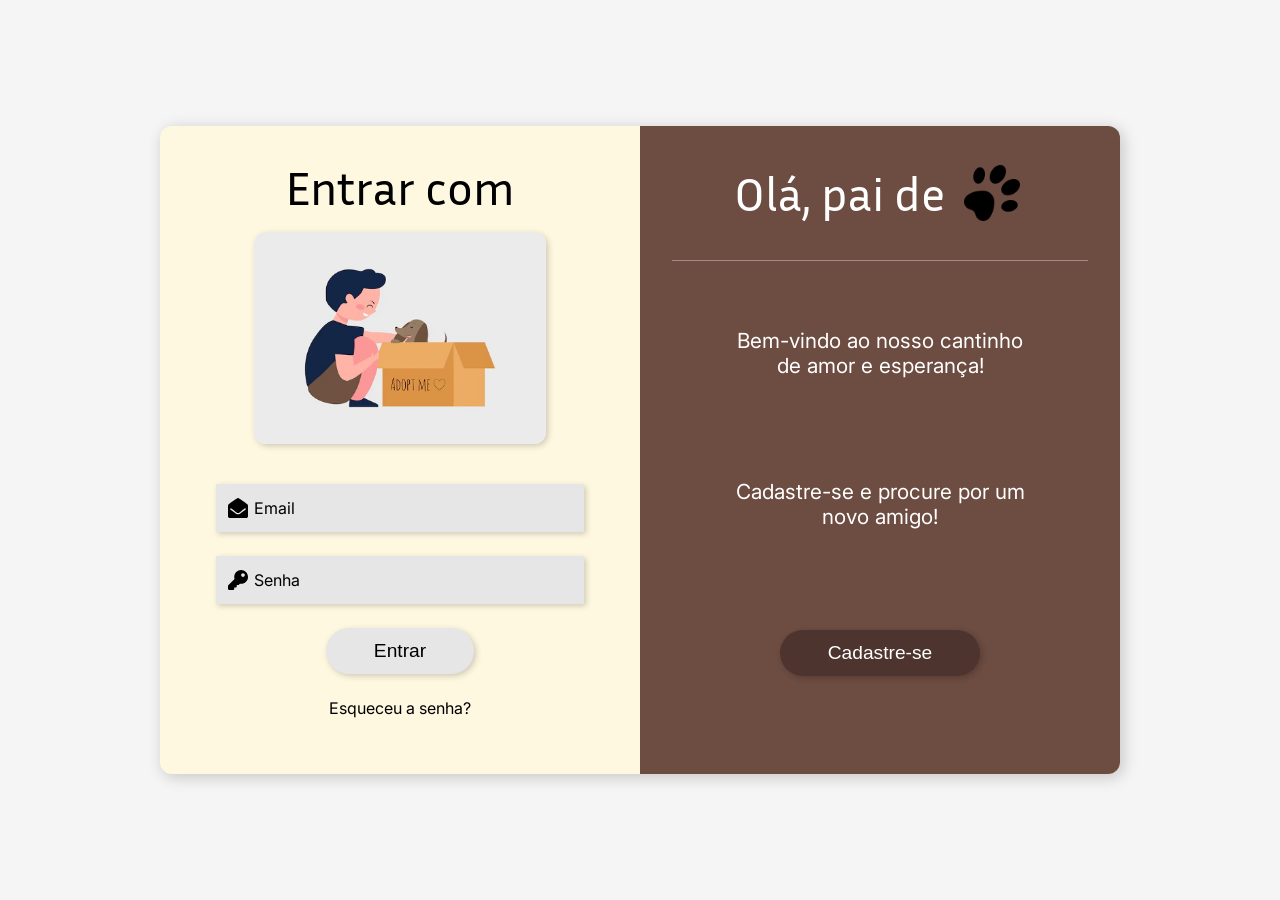
==== index.html @ a3c240dc "feat: Refactor login page functionality and styles - Implemented modular structure for login page el" ====
<!DOCTYPE html>
<html lang="pt-br">

<head>
    <meta charset="UTF-8">
    <meta name="viewport" content="width=device-width, initial-scale=1.0">
    <link rel="stylesheet" href="./src/styles/base.css">
    <link rel="stylesheet" href="./src/styles/layout/loginPage/loginLayout.css">
    <link rel="stylesheet" href="./src/styles/components/loginPage/loginComponents.css">
    <title>Entre na sua conta!</title>
</head>

<body>
    <main>
        <section class="container_form">
            <section class="container_underlay_form">
                <div class="login_form">
                    <h1>Entrar com</h1>
                    <img src="./src/assets/img/adopteMe.png" alt="Adopte me image">
                    <form class="sign_in">
                        <div class="inputs">
                            <svg width="20" height="20" viewBox="0 0 200 200" fill="none" xmlns="http://www.w3.org/2000/svg">
                                <g clip-path="url(#clip0_38_184)">
                                    <path
                                        d="M200 181.25C200 191.606 191.605 200 181.25 200H18.75C8.39453 200 0 191.606 0 181.25V78.4079C3.45396e-05 75.5646 0.646676 72.7587 1.89101 70.2022C3.13534 67.6457 4.94477 65.4057 7.18242 63.6516C16.9141 56.0231 24.9563 49.8372 71.323 16.1864C77.8953 11.3946 90.9363 -0.135486 100 0.00123256C109.062 -0.137049 122.108 11.3965 128.677 16.186C175.039 49.8333 183.092 56.0278 192.818 63.6516C195.055 65.4057 196.865 67.6457 198.109 70.2022C199.353 72.7587 200 75.5646 200 78.4079V181.25ZM174.349 104.451C173.348 102.995 171.341 102.656 169.92 103.706C160.996 110.297 148.255 119.607 128.677 133.815C122.105 138.607 109.064 150.136 100 149.999C90.9332 150.133 77.9066 138.615 71.323 133.815C51.7473 119.608 39.0051 110.298 30.0801 103.706C28.6586 102.656 26.652 102.995 25.6508 104.451L22.107 109.606C21.6477 110.274 21.4658 111.094 21.5999 111.893C21.7339 112.693 22.1734 113.408 22.8254 113.89C31.7656 120.491 44.4871 129.784 63.9594 143.916C71.8789 149.69 86.0391 162.593 100 162.5C113.955 162.594 128.11 149.698 136.04 143.916C155.513 129.784 168.235 120.491 177.174 113.89C177.826 113.408 178.266 112.693 178.4 111.893C178.534 111.094 178.352 110.274 177.893 109.606L174.349 104.451Z"
                                        fill="black" />
                                </g>
                                <defs>
                                    <clipPath id="clip0_38_184">
                                        <rect width="200" height="200" fill="white" />
                                    </clipPath>
                                </defs>
                            </svg>
                            <input type="email" id="input_email" name="login" placeholder="" required>
                            <label for="input_email">Email</label>
                        </div>
                        <div class="inputs">
                            <svg width="20" height="20" viewBox="0 0 200 200" fill="none" xmlns="http://www.w3.org/2000/svg">
                                <g clip-path="url(#clip0_38_181)">
                                    <path
                                        d="M200 68.7504C200 106.72 169.22 137.5 131.25 137.5C126.867 137.5 122.582 137.085 118.427 136.301L109.047 146.854C108.168 147.843 107.089 148.635 105.881 149.177C104.673 149.72 103.364 150 102.04 150H87.5V165.625C87.5 170.803 83.3027 175 78.125 175H62.5V190.625C62.5 195.803 58.3027 200 53.125 200H9.375C4.19727 200 0 195.803 0 190.625V160.133C0 157.647 0.987891 155.262 2.7457 153.504L65.9496 90.3C63.7141 83.5211 62.5 76.2777 62.5 68.75C62.5 30.7805 93.2801 0.000390629 131.25 3.73147e-09C169.331 -0.000390621 200 30.6684 200 68.7504ZM131.25 50C131.25 60.3555 139.645 68.75 150 68.75C160.355 68.75 168.75 60.3555 168.75 50C168.75 39.6445 160.355 31.25 150 31.25C139.645 31.25 131.25 39.6445 131.25 50Z"
                                        fill="black" />
                                </g>
                                <defs>
                                    <clipPath id="clip0_38_181">
                                        <rect width="200" height="200" fill="white" />
                                    </clipPath>
                                </defs>
                            </svg>
                            <input type="password" id="input_password" name="login" placeholder="" required>
                            <label for="input_password">Senha</label>
                        </div>

                        <button type="submit">Entrar</button>

                        <a href="#">Esqueceu a senha?</a>
                    </form>
                </div>
                <div class="register_form">
                    <h1>Criar conta</h1>
                    <form class="sign_up">
                        <div class="inputs">
                            <svg width="20" height="20" viewBox="0 0 20 20" fill="none" xmlns="http://www.w3.org/2000/svg">
                                <path
                                    d="M10 2.375C11.45 2.375 12.625 3.55 12.625 5C12.625 6.45 11.45 7.625 10 7.625C8.55 7.625 7.375 6.45 7.375 5C7.375 3.55 8.55 2.375 10 2.375ZM10 13.625C13.7125 13.625 17.625 15.45 17.625 16.25V17.625H2.375V16.25C2.375 15.45 6.2875 13.625 10 13.625ZM10 0C7.2375 0 5 2.2375 5 5C5 7.7625 7.2375 10 10 10C12.7625 10 15 7.7625 15 5C15 2.2375 12.7625 0 10 0ZM10 11.25C6.6625 11.25 0 12.925 0 16.25V20H20V16.25C20 12.925 13.3375 11.25 10 11.25Z"
                                    fill="black" />
                            </svg>
                            <input type="text" id="input_name" name="register" placeholder="" required>
                            <label for="input_name">Nome</label>
                        </div>
                        <div class="inputs">
                            <svg width="20" height="20" viewBox="0 0 200 200" fill="none" xmlns="http://www.w3.org/2000/svg">
                                <g clip-path="url(#clip0_38_184)">
                                    <path
                                        d="M200 181.25C200 191.606 191.605 200 181.25 200H18.75C8.39453 200 0 191.606 0 181.25V78.4079C3.45396e-05 75.5646 0.646676 72.7587 1.89101 70.2022C3.13534 67.6457 4.94477 65.4057 7.18242 63.6516C16.9141 56.0231 24.9563 49.8372 71.323 16.1864C77.8953 11.3946 90.9363 -0.135486 100 0.00123256C109.062 -0.137049 122.108 11.3965 128.677 16.186C175.039 49.8333 183.092 56.0278 192.818 63.6516C195.055 65.4057 196.865 67.6457 198.109 70.2022C199.353 72.7587 200 75.5646 200 78.4079V181.25ZM174.349 104.451C173.348 102.995 171.341 102.656 169.92 103.706C160.996 110.297 148.255 119.607 128.677 133.815C122.105 138.607 109.064 150.136 100 149.999C90.9332 150.133 77.9066 138.615 71.323 133.815C51.7473 119.608 39.0051 110.298 30.0801 103.706C28.6586 102.656 26.652 102.995 25.6508 104.451L22.107 109.606C21.6477 110.274 21.4658 111.094 21.5999 111.893C21.7339 112.693 22.1734 113.408 22.8254 113.89C31.7656 120.491 44.4871 129.784 63.9594 143.916C71.8789 149.69 86.0391 162.593 100 162.5C113.955 162.594 128.11 149.698 136.04 143.916C155.513 129.784 168.235 120.491 177.174 113.89C177.826 113.408 178.266 112.693 178.4 111.893C178.534 111.094 178.352 110.274 177.893 109.606L174.349 104.451Z"
                                        fill="black" />
                                </g>
                                <defs>
                                    <clipPath id="clip0_38_184">
                                        <rect width="200" height="200" fill="white" />
                                    </clipPath>
                                </defs>
                            </svg>
                            <input type="email" id="input_email_register" name="register" placeholder="" required>
                            <label for="input_email_register">Email</label>
                        </div>
                        <div class="inputs">
                            <svg width="20" height="20" viewBox="0 0 200 200" fill="none" xmlns="http://www.w3.org/2000/svg">
                                <g clip-path="url(#clip0_38_181)">
                                    <path
                                        d="M200 68.7504C200 106.72 169.22 137.5 131.25 137.5C126.867 137.5 122.582 137.085 118.427 136.301L109.047 146.854C108.168 147.843 107.089 148.635 105.881 149.177C104.673 149.72 103.364 150 102.04 150H87.5V165.625C87.5 170.803 83.3027 175 78.125 175H62.5V190.625C62.5 195.803 58.3027 200 53.125 200H9.375C4.19727 200 0 195.803 0 190.625V160.133C0 157.647 0.987891 155.262 2.7457 153.504L65.9496 90.3C63.7141 83.5211 62.5 76.2777 62.5 68.75C62.5 30.7805 93.2801 0.000390629 131.25 3.73147e-09C169.331 -0.000390621 200 30.6684 200 68.7504ZM131.25 50C131.25 60.3555 139.645 68.75 150 68.75C160.355 68.75 168.75 60.3555 168.75 50C168.75 39.6445 160.355 31.25 150 31.25C139.645 31.25 131.25 39.6445 131.25 50Z"
                                        fill="black" />
                                </g>
                                <defs>
                                    <clipPath id="clip0_38_181">
                                        <rect width="200" height="200" fill="white" />
                                    </clipPath>
                                </defs>
                            </svg>
                            <input type="password" id="input_password_register" name="register" placeholder="" required>
                            <label for="input_password_register">Senha</label>
                        </div>
                        <div class="inputs">
                            <svg width="20" height="20" viewBox="0 0 20 20" fill="none" xmlns="http://www.w3.org/2000/svg">
                                <path
                                    d="M19.4296 14.1327L15.0546 12.2577C14.8677 12.178 14.6599 12.1612 14.4627 12.2099C14.2654 12.2585 14.0893 12.3698 13.9608 12.5272L12.0233 14.8944C8.98248 13.4607 6.53535 11.0136 5.10165 7.97283L7.46888 6.0353C7.62657 5.90705 7.73818 5.73091 7.78681 5.53355C7.83545 5.3362 7.81846 5.12837 7.73842 4.94153L5.86338 0.566453C5.77554 0.365046 5.62016 0.200605 5.42406 0.101483C5.22796 0.00236143 5.00341 -0.0252272 4.78915 0.0234743L0.726575 0.960991C0.519997 1.00869 0.335688 1.12501 0.203728 1.29095C0.0717689 1.45689 -4.75872e-05 1.66266 2.36575e-08 1.87468C2.36575e-08 11.8944 8.12123 20 18.1253 20C18.3374 20.0001 18.5433 19.9284 18.7093 19.7964C18.8753 19.6644 18.9917 19.4801 19.0394 19.2734L19.9769 15.2109C20.0253 14.9955 19.9971 14.7701 19.8972 14.5733C19.7973 14.3765 19.632 14.2207 19.4296 14.1327Z"
                                    fill="black" />
                            </svg>
                            <input type="tel" id="input_telephone" name="register" placeholder="" autocomplete="off" required>
                            <label for="input_telephone">Telefone</label>
                        </div>
                        <div class="dropdown">
                            <input type="checkbox" id="options_view_button" name="register">
                            <label for="options_view_button">
                                <div class="dropdown_hidden">
                                    <p>Interessado em</p>
                                    <svg width="20" height="20" viewBox="0 0 20 20" fill="none" xmlns="http://www.w3.org/2000/svg"
                                        xmlns:xlink="http://www.w3.org/1999/xlink">
                                        <rect y="20" width="20" height="20" transform="rotate(-90 0 20)" fill="url(#pattern0_162_4)" />
                                        <defs>
                                            <pattern id="pattern0_162_4" patternContentUnits="objectBoundingBox" width="1" height="1">
                                                <use xlink:href="#image0_162_4" transform="scale(0.01)" />
                                            </pattern>
                                            <image id="image0_162_4" width="100" height="100" preserveAspectRatio="none"
                                                xlink:href="[data-uri]" />
                                        </defs>
                                    </svg>
                                </div>
                            </label>
                            <div class="options">
                                <div class="inputs">
                                    <input type="radio" id="adopte_pet" name="register">
                                    <label for="adopte_pet">
                                        <p>Adotar pets</p>
                                    </label>
                                </div>

                                <div class="inputs">
                                    <input type="radio" id="divulge_pet" name="register">
                                    <label for="divulge_pet">
                                        <p>Divulgar uma adoção</p>
                                    </label>
                                </div>
                            </div>
                        </div>
                        <button type="submit" id="register_btn">Cadastrar</button>

                        <a href="#">Faz parte de uma ONG?</a>
                    </form>
                </div>
            </section>
            <section class="container_overlay_form">
                <div class="login_desc">
                    <img src="./src/assets/img/adopteMe.png" alt="Adopte me image">
                    <button type="button" class="toggle_form_button">Entrar</button>
                </div>
                <div class="register_desc">
                    <div class="header">
                        <h1>Olá, pai de</h1>
                        <svg width="70" height="70" viewBox="0 0 70 70" fill="none" xmlns="http://www.w3.org/2000/svg"
                            xmlns:xlink="http://www.w3.org/1999/xlink">
                            <rect width="70" height="70" fill="url(#pattern0_8_82)" />
                            <defs>
                                <pattern id="pattern0_8_82" patternContentUnits="objectBoundingBox" width="1" height="1">
                                    <use xlink:href="#image0_8_82" transform="scale(0.0111111)" />
                                </pattern>
                                <image id="image0_8_82" width="90" height="90" preserveAspectRatio="none"
                                    xlink:href="[data-uri]" />
                            </defs>
                        </svg>
                    </div>
                    <div class="description">
                        <h2>Bem-vindo ao nosso cantinho de amor e esperança!</h2>
                        <p>Cadastre-se e procure por um novo amigo!</p>
                        <button type="button" class="toggle_form_button">Cadastre-se</button>
                    </div>
                </div>
            </section>
        </section>
    </main>

    <script type="module" src="./src/scripts/main.js"></script>
</body>
</html>
---- src/styles/base.css ----
@charset "UTF-8";
@import url('https://fonts.googleapis.com/css2?family=Inter:ital,opsz,wght@0,14..32,100..900;1,14..32,100..900&display=swap');
@import url('https://fonts.googleapis.com/css2?family=Inria+Sans:ital,wght@0,300;0,400;0,700;1,300;1,400;1,700&display=swap');

* {
	margin: 0;
	padding: 0;
	box-sizing: border-box;
}

:root {
	/* COLORS */
	--primary-color: #6d4c41;
	--secondary-color: #fff8e1;
	--background-page-color: #f5f5f5;
	--shadow-effect-color: #00000033;
	--input-box-color: #e6e6e6;
	--button-box-color: #e6e6e6;
	--button-box-color-hover: #c9c4c4;
	--button-color: #4e342e;
	--button-color-hover: #3d2823;
	--dropdown-box-color: #e6e6e6;

	/* FONTS */
	--font-default: 'Inter', sans-serif;
	--secondary-font: 'Inria Sans', sans-serif;
}

body {
	height: 100dvh;
	width: 100dvw;
	font-family: var(--font-default);
	font-weight: normal;
}

main {
	width: 100%;
	height: 100%;
}
---- src/styles/layout/loginPage/loginLayout.css ----
main {
	display: flex;
	justify-content: center;
	align-items: center;
}

section {
	&.container_form {
		width: 960px;
		height: 648px;
		display: flex;
		overflow: hidden;
		position: relative;
	}

	&.container_underlay_form {
		height: 100%;
		width: 100%;
		display: flex;
	}

	&.container_overlay_form {
		height: 100%;
		width: 100%;
		display: flex;
		position: absolute;
	}
}

div {
	&.login_form {
		height: 100%;
		width: 50%;
		padding: 32px;
		display: flex;
		flex-direction: column;
		align-items: center;
		gap: 16px;

		& h1 {
			text-align: center;
			font-size: 3em;
			font-weight: normal;
			font-family: var(--secondary-font);
		}

		& img {
			width: 70%;
			height: auto;
		}
	}

	&.register_form {
		height: 100%;
		width: 50%;
		padding: 32px;
		display: flex;
		flex-direction: column;
		align-items: center;
		justify-content: center;
		gap: 12px;

		& h1 {
			text-align: center;
			font-size: 3em;
			font-weight: normal;
			font-family: var(--secondary-font);
		}
	}

	&.inputs {
		position: relative;

		svg {
			position: absolute;
			top: 14px;
			left: 12px;
		}

		& label {
			position: absolute;
			left: 38px;
			top: 14px;
			font-size: 1rem;
		}

		& input {
			width: 100%;
			font-size: 1rem;
			padding: 18px 18px 12px 38px;
		}

		&:has(input[type='radio']) {
			height: 50px;
			width: 368px;
			position: relative;
			opacity: 0;
			pointer-events: none;
			z-index: -1;
			transition: opacity 0.15s;

			& input {
				display: none;
			}

			& label {
				all: unset;
				inset: 0;
				width: 100%;
				height: 100%;
				position: absolute;
				cursor: pointer;

				p {
					margin-left: 12px;
					margin-top: 28px;
					user-select: none;
					font-size: 0.9rem;
				}
			}
		}
	}

	&.dropdown {
		position: relative;

		& input[type='checkbox'] {
			display: none;
		}

		& #options_view_button:checked ~ .options .inputs {
			opacity: 1;
			pointer-events: all;
			z-index: 2;
		}
	}

	&.dropdown_hidden {
		padding: 18px 18px 12px 38px;
		position: relative;

		& svg {
			position: absolute;
			right: 12px;
			top: 16px;
		}
	}

	&.options {
		position: absolute;
		top: 56px;
	}

	&.login_desc {
		height: 100%;
		width: 50%;
		padding: 32px;
		display: flex;
		flex-direction: column;
		align-items: center;
		justify-content: space-around;
		transform: translateX(100%);
		opacity: 0;
		pointer-events: none;
		z-index: 2;

		& img {
			width: 80%;
			height: auto;
		}

		& button {
			padding: 12px 48px;
			margin: 0 auto;
			font-size: 1.2rem;
		}
	}

	&.register_desc {
		height: 100%;
		width: 50%;
		padding: 32px;
		display: flex;
		flex-direction: column;
		align-items: center;
		justify-content: space-between;
		z-index: 3;
	}

	&.header {
		display: flex;
		align-items: center;
		justify-content: center;
		gap: 12px;
		width: 100%;
		padding-bottom: 32px;

		& h1 {
			text-align: center;
			font-size: 3em;
			font-weight: normal;
			font-family: var(--secondary-font);
		}
	}

	&.description {
		height: 100%;
		padding: 16px;
		display: flex;
		flex-direction: column;
		justify-content: space-around;
		align-items: center;
		text-align: center;

		& h2,
		p {
			max-width: 80%;
			font-weight: normal;
			font-size: 1.3rem;
		}

		& button {
			padding: 12px 48px;
			margin: 0 auto;
			font-size: 1.2rem;
		}
	}
}

form {
	&.sign_in {
		height: 100%;
		width: 100%;
		display: flex;
		flex-direction: column;
		justify-content: center;
		gap: 24px;
		padding: 1.5rem;
	}

	&.sign_up {
		height: max-content;
		width: 100%;
		display: flex;
		flex-direction: column;
		justify-content: center;
		gap: 16px;
		padding: 1.5rem;
	}

	& button {
		padding: 12px 48px;
		margin: 0 auto;
		font-size: 1.2rem;
		z-index: 1;

		&#register_btn {
			margin-top: 16px;
		}
	}

	& a {
		margin: 0 auto;
		z-index: 1;
	}
}
---- src/styles/components/loginPage/loginComponents.css ----
main {
	background-color: var(--background-page-color);
}

section {
	&.container_form {
		border-radius: 12px;
		box-shadow: 3px 3px 16px var(--shadow-effect-color);
		background-color: var(--secondary-color);
	}

	&.container_overlay_form {
		color: #fff;
	}
}

div {
	&.login_form {
		& img {
			border-radius: 12px;
			box-shadow: 2px 2px 6px var(--shadow-effect-color);
		}
	}

	& .inputs {
		& label {
			pointer-events: none;
			transition: 0.2s;
		}

		& input {
			border: none;
			outline: none;
			background-color: var(--input-box-color);
			box-shadow: 2px 2px 6px var(--shadow-effect-color);

			&:focus,
			&:hover {
				outline: 1px solid black;
			}

			&:focus ~ label,
			&:not(:placeholder-shown) ~ label {
				transform: translateY(-12px);
				font-size: 0.7rem;
			}
		}

		&:has(input[type='radio']) {
			background-color: var(--dropdown-box-color);
			border: 1px solid #0000000e;
			cursor: pointer;
			box-shadow: 2px 2px 6px var(--shadow-effect-color);

			&:has(input:checked),
			&:hover {
				background-color: var(--button-box-color-hover);
				outline: 1px solid #00000040;
			}
		}
	}

	&.dropdown {
		& input[type='checkbox']:checked + label {
			& svg {
				transform: rotate(90deg);
			}

			& div {
				outline: 1px solid #000;
			}
		}
	}

	&.dropdown_hidden {
		background-color: var(--input-box-color);
		box-shadow: 2px 2px 6px var(--shadow-effect-color);
		cursor: pointer;

		svg {
			transition: transform 0.15s;
		}

		&:hover {
			outline: 1px solid #000;
		}
	}

	&.login_desc {
		background-color: var(--primary-color);

		& img {
			border-radius: 12px;
			box-shadow: 2px 2px 6px var(--shadow-effect-color);
		}

		& button {
			border-radius: 24px;
			border: none;
			color: #fff;
			box-shadow: 2px 2px 6px var(--shadow-effect-color);
			background-color: var(--button-color);
			cursor: pointer;
			transition: 0.2s;

			&:hover {
				background-color: var(--button-color-hover);
			}
		}
	}

	&.register_desc {
		background-color: var(--primary-color);
	}

	&.header {
		border-bottom: 1px solid #ffffff5e;
	}

	&.description {
		& button {
			border-radius: 24px;
			border: none;
			color: #fff;
			box-shadow: 2px 2px 6px var(--shadow-effect-color);
			background-color: var(--button-color);
			cursor: pointer;
			transition: 0.2s;

			&:hover {
				background-color: var(--button-color-hover);
			}
		}
	}
}

form {
	& button {
		border-radius: 24px;
		border: none;
		box-shadow: 2px 2px 6px var(--shadow-effect-color);
		background-color: var(--button-box-color);
		cursor: pointer;
		transition: 0.2s;

		&:hover {
			background-color: var(--button-box-color-hover);
		}
	}

	& a {
		text-decoration: none;
		color: #000;

		&:hover {
			text-decoration: underline;
		}
	}
}

/* section {
	&.container_form {
		border-radius: 12px;
		box-shadow: 3px 3px 16px rgba(0, 0, 0, 0.3);
		background-color: var(--secondary-color);
	}

	& .form {
		& img {
			border-radius: 12px;
			box-shadow: 2px 2px 6px var(--shadow-effect-color);
		}

		&.login_form,
		&.register_form {
			background-color: var(--primary-color);
			transition: 0.7s linear, transform 0.5s linear;
		}

		&.register_container {
			background-color: var(--secondary-color);
			transition: 0.7s linear, transform 0.5s linear;
			z-index: 2;

			& .header {
				display: flex;
				border-bottom: 1px solid var(--input-box-color);

				h1 {
					color: white;
					font-weight: bold;
				}

				img {
					display: none;
				}
			}

			& .description {
				& p {
					color: white;
				}

				& button {
					border-radius: 26px;
					color: white;
					border: none;
					box-shadow: 2px 2px 6px var(--shadow-effect-color);
					background-color: var(--button-color);
					cursor: pointer;

					&:hover {
						background-color: var(--button-color-hover);
					}
				}
			}
		}

		&.toggle_login {
			transform: translateX(480px);
		}

		&.toggle_register {
			transform: translateX(-480px);

			& .header {
				border: none;
				height: max-content;

				h1 {
					display: none;
				}

				img {
					display: block;
					width: 80%;
				}

				& svg {
					display: none;
				}
			}

			& .description {
				& p {
					display: none;
				}
			}
		}
	}
}

form {
	&#login_user {
		& .inputs {
			& label {
				pointer-events: none;
				transition: 0.2s linear;
			}

			& input {
				border: none;
				outline: none;
				background-color: var(--input-box-color);
				box-shadow: 2px 2px 6px var(--shadow-effect-color);

				&:focus ~ label,
				&:not(:placeholder-shown) ~ label {
					transform: translateY(-12px);
					font-size: 0.7rem;
				}
			}
		}

		& button {
			border-radius: 24px;
			border: none;
			box-shadow: 2px 2px 6px var(--shadow-effect-color);
			background-color: var(--input-box-color);
			cursor: pointer;
		}

		& a {
			text-decoration: none;
			color: black;

			&:hover {
				text-decoration: underline;
			}
		}
	}
} */
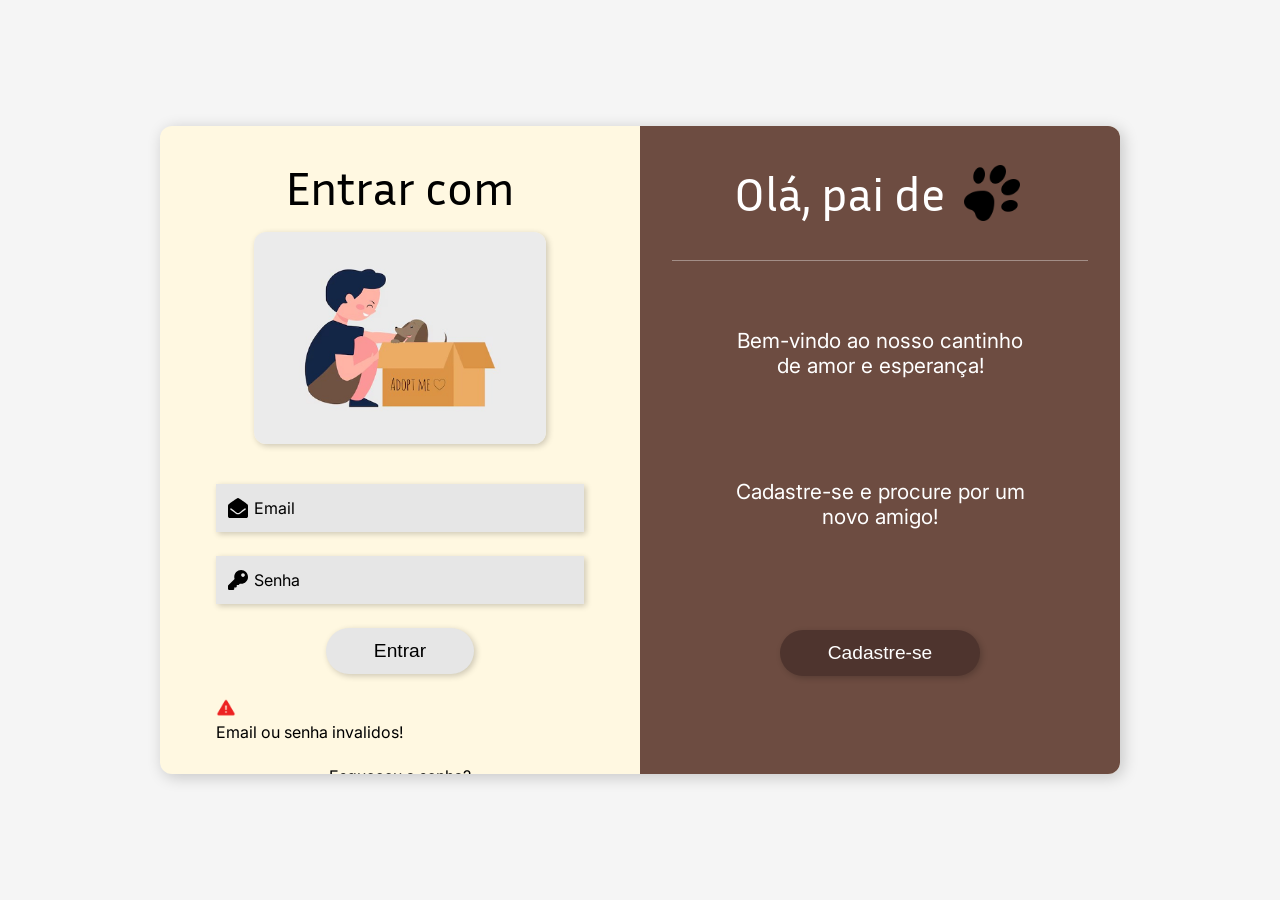
==== commit 3c37e76e: "feat: enhance login and registration functionality - Added loading animation and message display for" ====
--- a/index.html
+++ b/index.html
@@ -7,13 +7,15 @@
     <link rel="stylesheet" href="./src/styles/base.css">
     <link rel="stylesheet" href="./src/styles/layout/loginPage/loginLayout.css">
     <link rel="stylesheet" href="./src/styles/components/loginPage/loginComponents.css">
+    <link rel="stylesheet" href="./src/styles/devices/loginPage/mobileLayout.css">
+    <link rel="stylesheet" href="./src/styles/devices/loginPage/mobile.css">
     <title>Entre na sua conta!</title>
 </head>
 
 <body>
     <main>
         <section class="container_form">
-            <section class="container_underlay_form">
+            <section class="container_underlay_form unmove">
                 <div class="login_form">
                     <h1>Entrar com</h1>
                     <img src="./src/assets/img/adopteMe.png" alt="Adopte me image">
@@ -51,7 +53,21 @@
                             <label for="input_password">Senha</label>
                         </div>
 
-                        <button type="submit">Entrar</button>
+                        <button type="submit" id="login_btn">Entrar</button>
+                        <div class="check_message" id="unauthorized_login">
+                            <svg width="20" height="20" viewBox="0 0 20 20" fill="none" xmlns="http://www.w3.org/2000/svg"
+                                xmlns:xlink="http://www.w3.org/1999/xlink">
+                                <rect width="20" height="20" fill="url(#pattern0_252_3)" />
+                                <defs>
+                                    <pattern id="pattern0_252_3" patternContentUnits="objectBoundingBox" width="1" height="1">
+                                        <use xlink:href="#image0_252_3" transform="scale(0.01)" />
+                                    </pattern>
+                                    <image id="image0_252_3" width="100" height="100" preserveAspectRatio="none"
+                                        xlink:href="[data-uri]" />
+                                </defs>
+                            </svg>
+                            <p>Email ou senha invalidos!</p>
+                        </div>
 
                         <a href="#">Esqueceu a senha?</a>
                     </form>
@@ -101,19 +117,47 @@
                             <label for="input_password_register">Senha</label>
                         </div>
                         <div class="inputs">
-                            <svg width="20" height="20" viewBox="0 0 20 20" fill="none" xmlns="http://www.w3.org/2000/svg">
-                                <path
-                                    d="M19.4296 14.1327L15.0546 12.2577C14.8677 12.178 14.6599 12.1612 14.4627 12.2099C14.2654 12.2585 14.0893 12.3698 13.9608 12.5272L12.0233 14.8944C8.98248 13.4607 6.53535 11.0136 5.10165 7.97283L7.46888 6.0353C7.62657 5.90705 7.73818 5.73091 7.78681 5.53355C7.83545 5.3362 7.81846 5.12837 7.73842 4.94153L5.86338 0.566453C5.77554 0.365046 5.62016 0.200605 5.42406 0.101483C5.22796 0.00236143 5.00341 -0.0252272 4.78915 0.0234743L0.726575 0.960991C0.519997 1.00869 0.335688 1.12501 0.203728 1.29095C0.0717689 1.45689 -4.75872e-05 1.66266 2.36575e-08 1.87468C2.36575e-08 11.8944 8.12123 20 18.1253 20C18.3374 20.0001 18.5433 19.9284 18.7093 19.7964C18.8753 19.6644 18.9917 19.4801 19.0394 19.2734L19.9769 15.2109C20.0253 14.9955 19.9971 14.7701 19.8972 14.5733C19.7973 14.3765 19.632 14.2207 19.4296 14.1327Z"
-                                    fill="black" />
-                            </svg>
-                            <input type="tel" id="input_telephone" name="register" placeholder="" autocomplete="off" required>
-                            <label for="input_telephone">Telefone</label>
+                            <svg width="20" height="20" viewBox="0 0 20 20" fill="none" xmlns="http://www.w3.org/2000/svg"
+                                xmlns:xlink="http://www.w3.org/1999/xlink">
+                                <g clip-path="url(#clip0_208_5)">
+                                    <path d="M20 0H0V20H20V0Z" fill="url(#pattern0_208_5)" />
+                                </g>
+                                <defs>
+                                    <pattern id="pattern0_208_5" patternContentUnits="objectBoundingBox" width="1" height="1">
+                                        <use xlink:href="#image0_208_5" transform="scale(0.01)" />
+                                    </pattern>
+                                    <clipPath id="clip0_208_5">
+                                        <rect width="20" height="20" fill="white" />
+                                    </clipPath>
+                                    <image id="image0_208_5" width="100" height="100" preserveAspectRatio="none"
+                                        xlink:href="[data-uri]" />
+                                </defs>
+                            </svg>
+                            <input type="text" id="input_doc" name="register" inputmode="numeric" maxlength="11" minlength="10"
+                                placeholder="" autocomplete="off" required>
+                            <label for="input_doc">CPF</label>
+                        </div>
+                        <div class="inputs">
+                            <svg width="20" height="20" viewBox="0 0 20 20" fill="none" xmlns="http://www.w3.org/2000/svg"
+                                xmlns:xlink="http://www.w3.org/1999/xlink">
+                                <rect width="20" height="20" fill="url(#pattern0_191_162)" />
+                                <defs>
+                                    <pattern id="pattern0_191_162" patternContentUnits="objectBoundingBox" width="1" height="1">
+                                        <use xlink:href="#image0_191_162" transform="scale(0.0111111)" />
+                                    </pattern>
+                                    <image id="image0_191_162" width="90" height="90" preserveAspectRatio="none"
+                                        xlink:href="[data-uri]" />
+                                </defs>
+                            </svg>
+                            <input type="text" id="input_date_of_birth" name="register" inputmode="numeric" maxlength="10" minlength="10"
+                                placeholder="" autocomplete="off" required>
+                            <label for="input_date_of_birth">Data de nascimento</label>
                         </div>
                         <div class="dropdown">
                             <input type="checkbox" id="options_view_button" name="register">
-                            <label for="options_view_button">
+                            <label for="options_view_button" id="label_for_options">
                                 <div class="dropdown_hidden">
-                                    <p>Interessado em</p>
+                                    <p>Você é:</p>
                                     <svg width="20" height="20" viewBox="0 0 20 20" fill="none" xmlns="http://www.w3.org/2000/svg"
                                         xmlns:xlink="http://www.w3.org/1999/xlink">
                                         <rect y="20" width="20" height="20" transform="rotate(-90 0 20)" fill="url(#pattern0_162_4)" />
@@ -129,32 +173,90 @@
                             </label>
                             <div class="options">
                                 <div class="inputs">
-                                    <input type="radio" id="adopte_pet" name="register">
-                                    <label for="adopte_pet">
-                                        <p>Adotar pets</p>
+                                    <input type="radio" id="adopte" class="options_input_register" name="register" required>
+                                    <label for="adopte">
+                                        <p>Tutor</p>
                                     </label>
                                 </div>
 
                                 <div class="inputs">
-                                    <input type="radio" id="divulge_pet" name="register">
-                                    <label for="divulge_pet">
-                                        <p>Divulgar uma adoção</p>
+                                    <input type="radio" id="ong" class="options_input_register" name="register">
+                                    <label for="ong">
+                                        <p>ONG</p>
                                     </label>
                                 </div>
                             </div>
                         </div>
-                        <button type="submit" id="register_btn">Cadastrar</button>
-
-                        <a href="#">Faz parte de uma ONG?</a>
+                        <button type="submit" id="register_btn">
+                            <div>
+                                <p>Cadastrar</p>
+                            </div>
+                        </button>
+                        <div class="check_message" id="sucess_created">
+                            <svg width="20" height="20" viewBox="0 0 20 20" fill="none" xmlns="http://www.w3.org/2000/svg"
+                                xmlns:xlink="http://www.w3.org/1999/xlink">
+                                <rect width="20" height="20" fill="url(#pattern0_251_3)" />
+                                <defs>
+                                    <pattern id="pattern0_251_3" patternContentUnits="objectBoundingBox" width="1" height="1">
+                                        <use xlink:href="#image0_251_3" transform="scale(0.01)" />
+                                    </pattern>
+                                    <image id="image0_251_3" width="100" height="100" preserveAspectRatio="none"
+                                        xlink:href="[data-uri]" />
+                                </defs>
+                            </svg>
+                            <p>Cadastro realizado com sucesso!</p>
+                        </div>
+                        <div class="check_message" id="server_error">
+                            <svg width="20" height="20" viewBox="0 0 20 20" fill="none" xmlns="http://www.w3.org/2000/svg"
+                                xmlns:xlink="http://www.w3.org/1999/xlink">
+                                <rect width="20" height="20" fill="url(#pattern0_252_3)" />
+                                <defs>
+                                    <pattern id="pattern0_252_3" patternContentUnits="objectBoundingBox" width="1" height="1">
+                                        <use xlink:href="#image0_252_3" transform="scale(0.01)" />
+                                    </pattern>
+                                    <image id="image0_252_3" width="100" height="100" preserveAspectRatio="none"
+                                        xlink:href="[data-uri]" />
+                                </defs>
+                            </svg>
+                            <p>Não foi possível concluir a operação! Tente novamente mais tarde!</p>
+                        </div>
+                        <div class="check_message" id="invalid_fields">
+                            <svg width="20" height="20" viewBox="0 0 20 20" fill="none" xmlns="http://www.w3.org/2000/svg"
+                                xmlns:xlink="http://www.w3.org/1999/xlink">
+                                <rect width="20" height="20" fill="url(#pattern0_252_3)" />
+                                <defs>
+                                    <pattern id="pattern0_252_3" patternContentUnits="objectBoundingBox" width="1" height="1">
+                                        <use xlink:href="#image0_252_3" transform="scale(0.01)" />
+                                    </pattern>
+                                    <image id="image0_252_3" width="100" height="100" preserveAspectRatio="none"
+                                        xlink:href="[data-uri]" />
+                                </defs>
+                            </svg>
+                            <p>Os campos não foram preenchidos corretamente ou não coincidem!</p>
+                        </div>
+                        <div class="check_message" id="mandatory_fields">
+                            <svg width="20" height="20" viewBox="0 0 20 20" fill="none" xmlns="http://www.w3.org/2000/svg"
+                                xmlns:xlink="http://www.w3.org/1999/xlink">
+                                <rect width="20" height="20" fill="url(#pattern0_252_3)" />
+                                <defs>
+                                    <pattern id="pattern0_252_3" patternContentUnits="objectBoundingBox" width="1" height="1">
+                                        <use xlink:href="#image0_252_3" transform="scale(0.01)" />
+                                    </pattern>
+                                    <image id="image0_252_3" width="100" height="100" preserveAspectRatio="none"
+                                        xlink:href="[data-uri]" />
+                                </defs>
+                            </svg>
+                            <p>Todos os campos são obrigatórios!</p>
+                        </div>
                     </form>
                 </div>
             </section>
-            <section class="container_overlay_form">
-                <div class="login_desc">
+            <section class="container_overlay_form unmove">
+                <div class="login_desc unmove">
                     <img src="./src/assets/img/adopteMe.png" alt="Adopte me image">
                     <button type="button" class="toggle_form_button">Entrar</button>
                 </div>
-                <div class="register_desc">
+                <div class="register_desc unmove">
                     <div class="header">
                         <h1>Olá, pai de</h1>
                         <svg width="70" height="70" viewBox="0 0 70 70" fill="none" xmlns="http://www.w3.org/2000/svg"
--- a/src/styles/layout/loginPage/loginLayout.css
+++ b/src/styles/layout/loginPage/loginLayout.css
@@ -17,6 +17,7 @@
 		height: 100%;
 		width: 100%;
 		display: flex;
+		z-index: 3;
 	}
 
 	&.container_overlay_form {
@@ -36,6 +37,7 @@
 		flex-direction: column;
 		align-items: center;
 		gap: 16px;
+		z-index: 3;
 
 		& h1 {
 			text-align: center;
@@ -59,12 +61,19 @@
 		align-items: center;
 		justify-content: center;
 		gap: 12px;
+		transform: translateX(-100%);
+		opacity: 0;
+		pointer-events: none;
 
 		& h1 {
 			text-align: center;
 			font-size: 3em;
 			font-weight: normal;
 			font-family: var(--secondary-font);
+		}
+
+		& p {
+			margin-bottom: 4px;
 		}
 	}
 
@@ -159,10 +168,6 @@
 		flex-direction: column;
 		align-items: center;
 		justify-content: space-around;
-		transform: translateX(100%);
-		opacity: 0;
-		pointer-events: none;
-		z-index: 2;
 
 		& img {
 			width: 80%;
--- a/src/styles/components/loginPage/loginComponents.css
+++ b/src/styles/components/loginPage/loginComponents.css
@@ -11,6 +11,74 @@
 
 	&.container_overlay_form {
 		color: #fff;
+
+		&.move {
+			&:has(.login_desc) {
+				& .login_desc {
+					opacity: 1;
+					pointer-events: all;
+					z-index: 4;
+					transition: transform 0.7s, opacity 0.55s;
+					transform: translateX(0%);
+				}
+
+				&:has(.register_desc) {
+					& .register_desc {
+						transform: translateX(-100%);
+						& * {
+							opacity: 0;
+							pointer-events: none;
+						}
+					}
+				}
+			}
+		}
+
+		&.unmove {
+			&:has(.register_desc) {
+				& .register_desc {
+					& * {
+						opacity: 1;
+						pointer-events: all;
+						transition: opacity 0.55s;
+					}
+				}
+			}
+		}
+	}
+
+	&.container_underlay_form {
+		&.move {
+			&:has(.register_form) {
+				& .register_form {
+					opacity: 1;
+					pointer-events: all;
+					z-index: 4;
+					transition: transform 0.7s, opacity 0.55s;
+					transform: translateX(0%);
+				}
+
+				&:has(.login_form) {
+					& .login_form {
+						transform: translateX(100%);
+						opacity: 0;
+						pointer-events: none;
+						transition: transform 0.7s, opacity 0.55s;
+					}
+				}
+			}
+		}
+
+		&.unmove {
+			&:has(.login_form) {
+				& .login_form {
+					opacity: 1;
+					pointer-events: all;
+					transform: translateX(0%);
+					transition: transform 0.7s, opacity 0.55s;
+				}
+			}
+		}
 	}
 }
 
@@ -88,6 +156,9 @@
 
 	&.login_desc {
 		background-color: var(--primary-color);
+		transform: translateX(100%);
+		opacity: 0;
+		pointer-events: none;
 
 		& img {
 			border-radius: 12px;
@@ -111,6 +182,29 @@
 
 	&.register_desc {
 		background-color: var(--primary-color);
+		transform: translateX(0%);
+		transition: transform 0.7s;
+
+		& * {
+			opacity: 0;
+			transition: opacity 0.55s;
+		}
+
+		&.move {
+			transform: translateX(-100%);
+		}
+	}
+
+	&.login_form {
+		transform: translateX(0%);
+		opacity: 1;
+		pointer-events: all;
+	}
+
+	&.register_form {
+		transform: translateX(-100%);
+		opacity: 0;
+		pointer-events: none;
 	}
 
 	&.header {
@@ -157,136 +251,3 @@
 		}
 	}
 }
-
-/* section {
-	&.container_form {
-		border-radius: 12px;
-		box-shadow: 3px 3px 16px rgba(0, 0, 0, 0.3);
-		background-color: var(--secondary-color);
-	}
-
-	& .form {
-		& img {
-			border-radius: 12px;
-			box-shadow: 2px 2px 6px var(--shadow-effect-color);
-		}
-
-		&.login_form,
-		&.register_form {
-			background-color: var(--primary-color);
-			transition: 0.7s linear, transform 0.5s linear;
-		}
-
-		&.register_container {
-			background-color: var(--secondary-color);
-			transition: 0.7s linear, transform 0.5s linear;
-			z-index: 2;
-
-			& .header {
-				display: flex;
-				border-bottom: 1px solid var(--input-box-color);
-
-				h1 {
-					color: white;
-					font-weight: bold;
-				}
-
-				img {
-					display: none;
-				}
-			}
-
-			& .description {
-				& p {
-					color: white;
-				}
-
-				& button {
-					border-radius: 26px;
-					color: white;
-					border: none;
-					box-shadow: 2px 2px 6px var(--shadow-effect-color);
-					background-color: var(--button-color);
-					cursor: pointer;
-
-					&:hover {
-						background-color: var(--button-color-hover);
-					}
-				}
-			}
-		}
-
-		&.toggle_login {
-			transform: translateX(480px);
-		}
-
-		&.toggle_register {
-			transform: translateX(-480px);
-
-			& .header {
-				border: none;
-				height: max-content;
-
-				h1 {
-					display: none;
-				}
-
-				img {
-					display: block;
-					width: 80%;
-				}
-
-				& svg {
-					display: none;
-				}
-			}
-
-			& .description {
-				& p {
-					display: none;
-				}
-			}
-		}
-	}
-}
-
-form {
-	&#login_user {
-		& .inputs {
-			& label {
-				pointer-events: none;
-				transition: 0.2s linear;
-			}
-
-			& input {
-				border: none;
-				outline: none;
-				background-color: var(--input-box-color);
-				box-shadow: 2px 2px 6px var(--shadow-effect-color);
-
-				&:focus ~ label,
-				&:not(:placeholder-shown) ~ label {
-					transform: translateY(-12px);
-					font-size: 0.7rem;
-				}
-			}
-		}
-
-		& button {
-			border-radius: 24px;
-			border: none;
-			box-shadow: 2px 2px 6px var(--shadow-effect-color);
-			background-color: var(--input-box-color);
-			cursor: pointer;
-		}
-
-		& a {
-			text-decoration: none;
-			color: black;
-
-			&:hover {
-				text-decoration: underline;
-			}
-		}
-	}
-} */
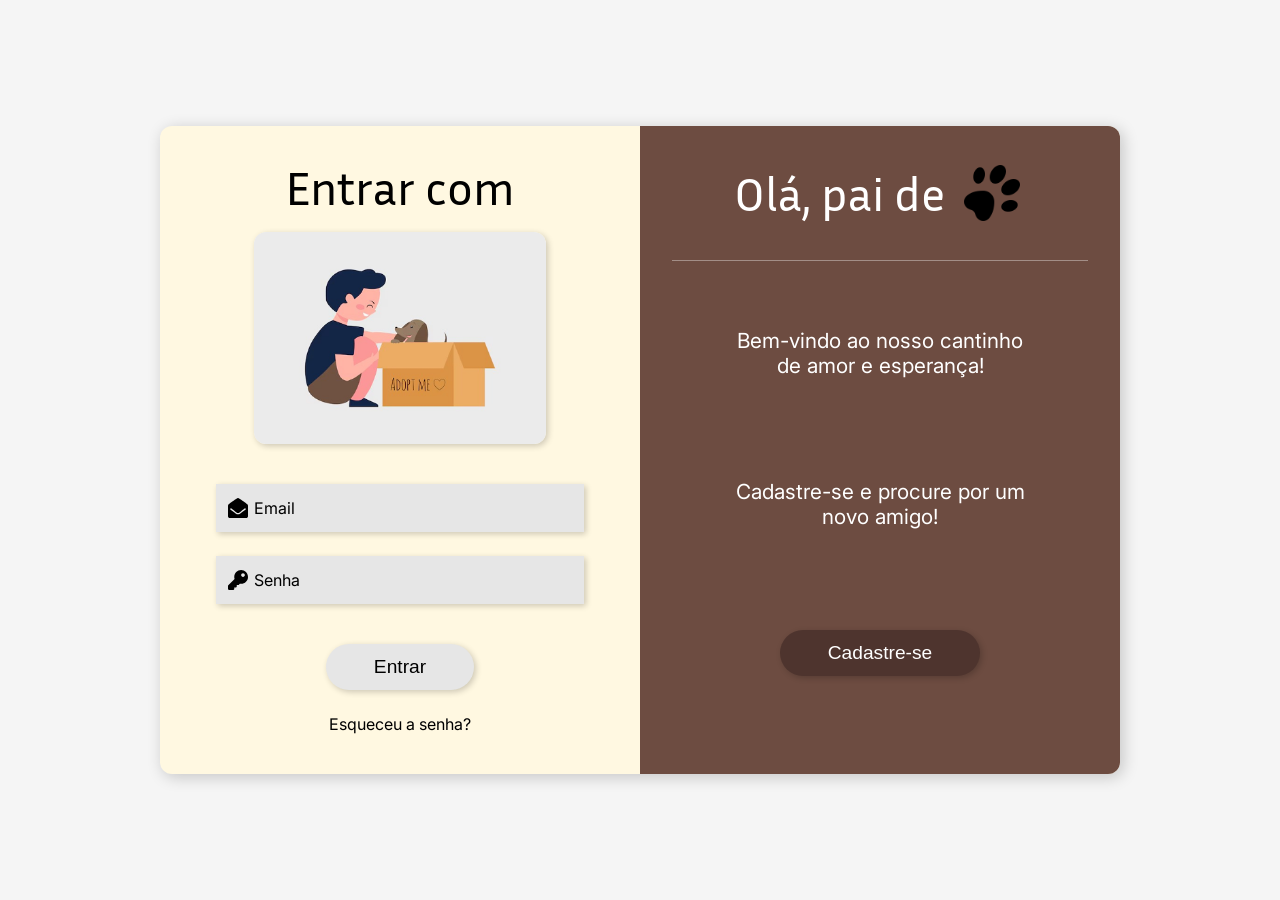
==== commit be4c1dd2: "feat: add server error message handling and success login page" ====
--- a/index.html
+++ b/index.html
@@ -67,6 +67,20 @@
                                 </defs>
                             </svg>
                             <p>Email ou senha invalidos!</p>
+                        </div>
+                        <div class="check_message" id="server_error_login">
+                            <svg width="20" height="20" viewBox="0 0 20 20" fill="none" xmlns="http://www.w3.org/2000/svg"
+                                xmlns:xlink="http://www.w3.org/1999/xlink">
+                                <rect width="20" height="20" fill="url(#pattern0_252_3)" />
+                                <defs>
+                                    <pattern id="pattern0_252_3" patternContentUnits="objectBoundingBox" width="1" height="1">
+                                        <use xlink:href="#image0_252_3" transform="scale(0.01)" />
+                                    </pattern>
+                                    <image id="image0_252_3" width="100" height="100" preserveAspectRatio="none"
+                                        xlink:href="[data-uri]" />
+                                </defs>
+                            </svg>
+                            <p>Não foi possível concluir a operação! Tente novamente mais tarde!</p>
                         </div>
 
                         <a href="#">Esqueceu a senha?</a>
--- a/src/styles/base.css
+++ b/src/styles/base.css
@@ -20,6 +20,8 @@
 	--button-color: #4e342e;
 	--button-color-hover: #3d2823;
 	--dropdown-box-color: #e6e6e6;
+	--check-sucess-message-text-color: #8ccf27;
+	--check-error-message-text-color: #ed2222;
 
 	/* FONTS */
 	--font-default: 'Inter', sans-serif;
--- a/src/styles/layout/loginPage/loginLayout.css
+++ b/src/styles/layout/loginPage/loginLayout.css
@@ -230,6 +230,13 @@
 			font-size: 1.2rem;
 		}
 	}
+
+	&.check_message {
+		display: flex;
+		gap: 6px;
+		position: absolute;
+		bottom: 92px;
+	}
 }
 
 form {
@@ -251,6 +258,7 @@
 		justify-content: center;
 		gap: 16px;
 		padding: 1.5rem;
+		position: relative;
 	}
 
 	& button {
@@ -260,6 +268,29 @@
 		z-index: 1;
 
 		&#register_btn {
+			padding: initial;
+			min-height: 50px;
+			min-width: 180px;
+			margin-top: 32px;
+			overflow: hidden;
+			position: relative;
+
+			& div {
+				display: flex;
+				align-items: center;
+				justify-content: center;
+				width: 100%;
+				height: 100%;
+				opacity: 1;
+
+				& p {
+					width: max-content;
+					margin: 0;
+				}
+			}
+		}
+
+		&#login_btn {
 			margin-top: 16px;
 		}
 	}
--- a/src/styles/components/loginPage/loginComponents.css
+++ b/src/styles/components/loginPage/loginComponents.css
@@ -226,6 +226,60 @@
 			}
 		}
 	}
+
+	&.check_message {
+		opacity: 0;
+		transition: 0.7s;
+
+		& p {
+			font-size: 0.85rem;
+			user-select: none;
+		}
+
+		&#sucess_created {
+			& p {
+				color: var(--check-sucess-message-text-color);
+			}
+		}
+
+		&#server_error {
+			bottom: 82px;
+
+			& p {
+				color: var(--check-error-message-text-color);
+			}
+		}
+
+		&#server_error_login {
+			bottom: 132px;
+
+			& p {
+				color: var(--check-error-message-text-color);
+			}
+		}
+
+		&#invalid_fields {
+			bottom: 82px;
+
+			& p {
+				color: var(--check-error-message-text-color);
+			}
+		}
+
+		&#mandatory_fields {
+			& p {
+				color: var(--check-error-message-text-color);
+			}
+		}
+
+		&#unauthorized_login {
+			bottom: 142px;
+
+			& p {
+				color: var(--check-error-message-text-color);
+			}
+		}
+	}
 }
 
 form {
@@ -240,6 +294,32 @@
 		&:hover {
 			background-color: var(--button-box-color-hover);
 		}
+
+		&#register_btn {
+			background-color: var(--button-box-color-hover);
+
+			& div {
+				background-color: var(--button-box-color);
+
+				&:hover {
+					background-color: var(--button-box-color-hover);
+				}
+			}
+
+			&::after {
+				content: '';
+				position: absolute;
+				width: 28px;
+				height: 28px;
+				bottom: 7px;
+				right: 72px;
+				border: 3px solid black;
+				border-top: 3px solid transparent;
+				border-radius: 50%;
+				animation: loading 0.8s linear infinite;
+				z-index: -1;
+			}
+		}
 	}
 
 	& a {
@@ -251,3 +331,13 @@
 		}
 	}
 }
+
+@keyframes loading {
+	0% {
+		transform: rotate(0deg);
+	}
+
+	100% {
+		transform: rotate(360deg);
+	}
+}
